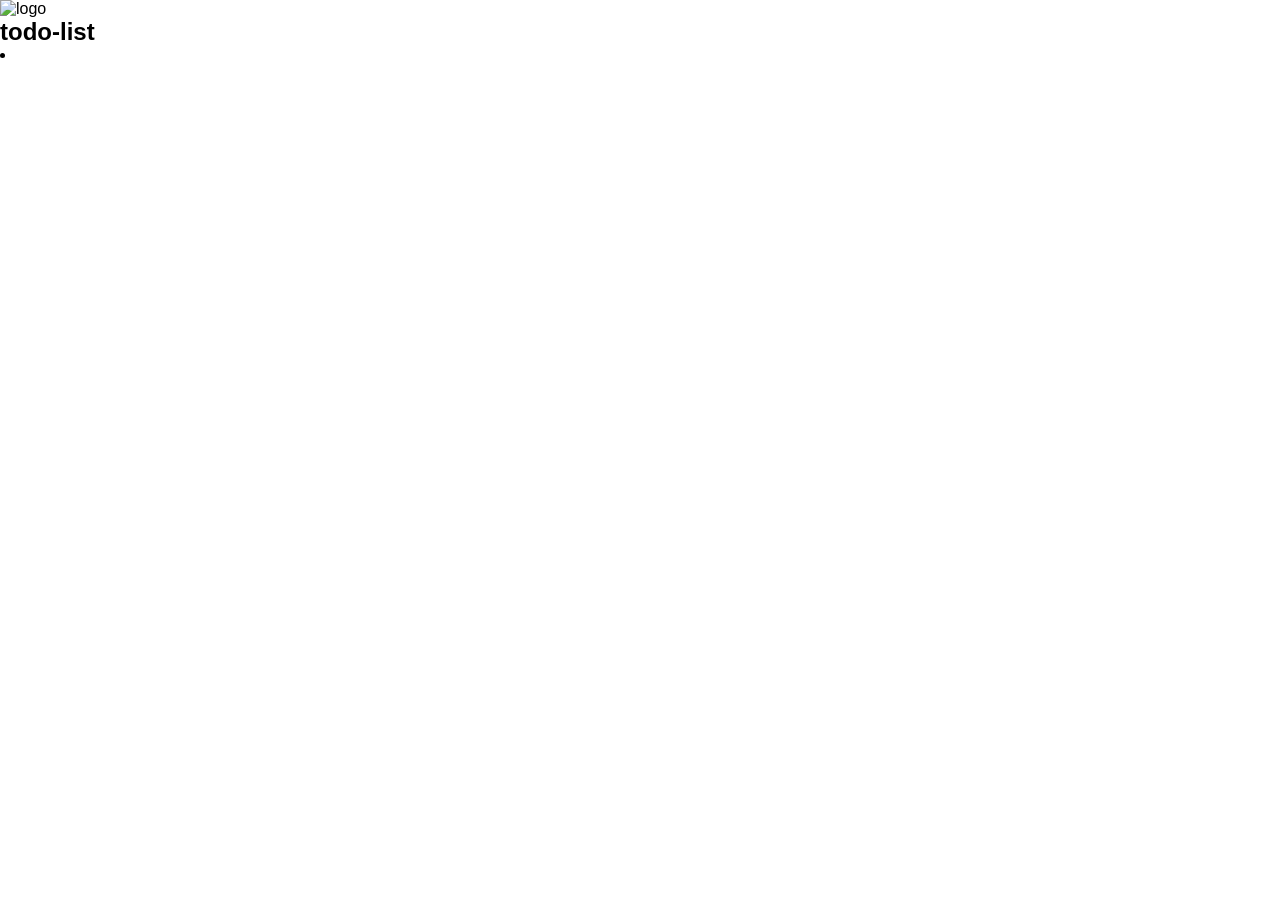
==== productivity-dashboard.html @ 8fcb6bc0 "start sidebar feature" ====
<!DOCTYPE html>
<html lang="en">
<head>
    <meta charset="UTF-8">
    <meta name="viewport" content="width=device-width, initial-scale=1.0">
    <title>productivity-dashboard</title>
    <link rel="stylesheet" href="productivity-dashboard.css">
</head>
<body>
    <aside class="sidebar">
        <div class="sidebar-header">
            <img src="logn.png" alt="logo">
            <h2>todo-list</h2>
        </div>
        <ul class="sidebar-links"></ul>
        <li>
            <a href="#"><apan class="material-symbols-outlined"></apan></a>
        </li>
    </aside>
    
</body>
</html>
---- productivity-dashboard.css ----
* {
    margin: 0;
    padding: 0;
    box-sizing: border-box;
    font-family: "popppins", sans-serif;
}
.sidebar-header img {
   width: 42px;
}
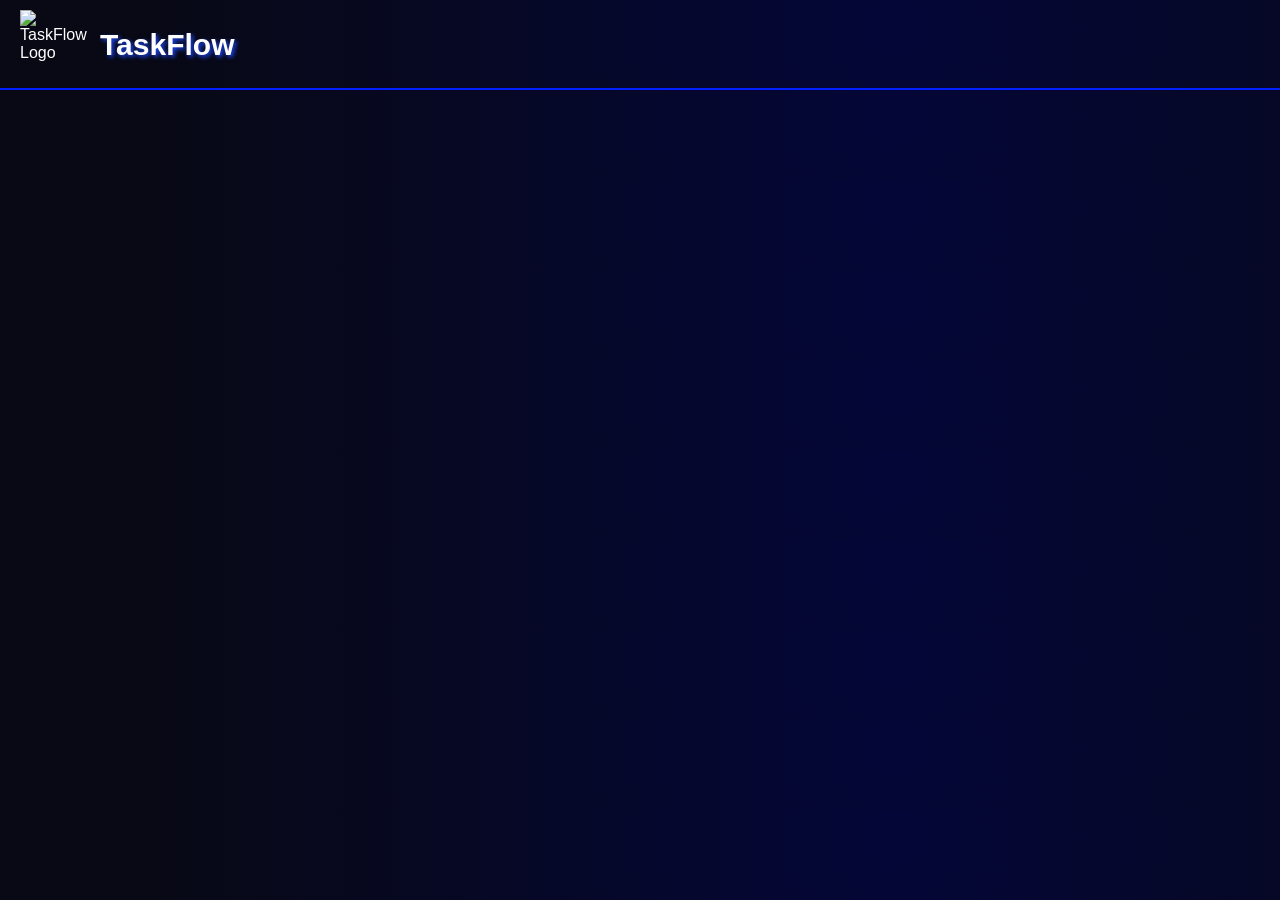
==== commit ddd0e570: "nav logo home create and background add" ====
--- a/productivity-dashboard.html
+++ b/productivity-dashboard.html
@@ -3,20 +3,22 @@
 <head>
     <meta charset="UTF-8">
     <meta name="viewport" content="width=device-width, initial-scale=1.0">
-    <title>productivity-dashboard</title>
+    <link rel="stylesheet" href="https://cdnjs.cloudflare.com/ajax/libs/font-awesome/7.0.1/css/all.min.css" 
+    integrity="sha512-2SwdPD6INVrV/lHTZbO2nodKhrnDdJK9/kg2XD1r9uGqPo1cUbujc+IYdlYdEErWNu69gVcYgdxlmVmzTWnetw==" 
+    crossorigin="anonymous" referrerpolicy="no-referrer"/>
+    <title>Collarbation Project</title>
     <link rel="stylesheet" href="productivity-dashboard.css">
 </head>
 <body>
-    <aside class="sidebar">
-        <div class="sidebar-header">
-            <img src="logn.png" alt="logo">
-            <h2>todo-list</h2>
+     <header>
+        <div class="navbar">
+         <div class="logo">
+             <img src="logo.png" alt="TaskFlow Logo" class="logo-img">
+            <h1>TaskFlow</h1>
+         </div>
         </div>
-        <ul class="sidebar-links"></ul>
-        <li>
-            <a href="#"><apan class="material-symbols-outlined"></apan></a>
-        </li>
-    </aside>
-    
+            
+     </header>
+        
 </body>
 </html>
--- a/productivity-dashboard.css
+++ b/productivity-dashboard.css
@@ -1,9 +1,44 @@
-* {
-    margin: 0;
-    padding: 0;
+*{
+    margin:0;
+    padding:0;
     box-sizing: border-box;
-    font-family: "popppins", sans-serif;
+    font-family:'Gill Sans', 'Gill Sans MT', Calibri, 'Trebuchet MS', sans-serif;
+    color: #ffffff;
+} 
+
+body{
+    background-color: #080914; 
+    background-image: radial-gradient(circle at 70% 30%, #040638 0%, #080914 85%);
+    
 }
-.sidebar-header img {
-   width: 42px;
-}+
+
+.navbar{
+    width: 100%;
+    height:90px;
+    background-color:#000000;
+    border-bottom: 2px solid #0220ff;
+    background:transparent; 
+ 
+}
+.logo{
+    display: flex;
+    align-items: center;
+    padding-top:10px;
+}
+
+.logo-img {
+  width: 70px;
+  height: 70px;
+  margin-left:20px;
+}
+
+.logo h1 {
+    font-size: 30px;
+    padding-left: 10px;
+    text-shadow: 2px 2px 4px #1c49ff;
+
+
+    
+}
+
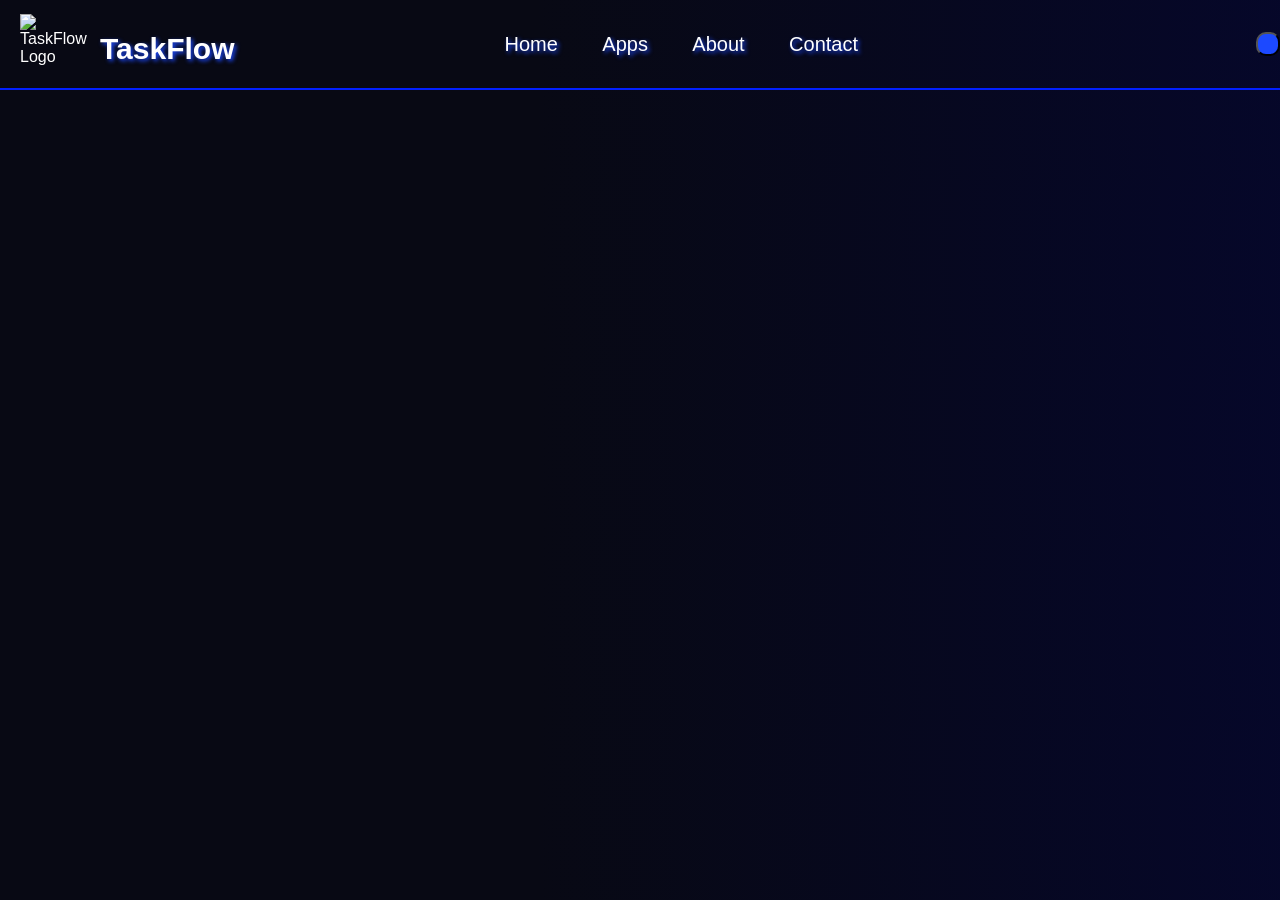
==== commit 042285ac: "navbar created" ====
--- a/productivity-dashboard.html
+++ b/productivity-dashboard.html
@@ -10,15 +10,20 @@
     <link rel="stylesheet" href="productivity-dashboard.css">
 </head>
 <body>
-     <header>
-        <div class="navbar">
+     <header class="navbar">
          <div class="logo">
              <img src="logo.png" alt="TaskFlow Logo" class="logo-img">
             <h1>TaskFlow</h1>
+            </div>
+         <div class="nav-links">
+            <a href="#">Home</a>
+            <a href="#">Apps</a>
+            <a href="#">About</a>
+            <a href="#">Contact</a>
+            
          </div>
-        </div>
-            
-     </header>
+         <button class="theme"><i class="fa-solid fa-moon" style="color: rgb(255, 255, 255);"></i></button>
+    </header>
         
 </body>
 </html>
--- a/productivity-dashboard.css
+++ b/productivity-dashboard.css
@@ -9,13 +9,30 @@
 body{
     background-color: #080914; 
     background-image: radial-gradient(circle at 70% 30%, #040638 0%, #080914 85%);
+    background-image: radial-gradient(circle at 70% 30%, #040638 0%, #080914 70%);
+    background-size: 200% 200%; 
+    animation: dynamicGlow 8s ease infinite alternate;
+    
     
 }
-
+@keyframes dynamicGlow {
+    0% {
+        background-position: 0% 50%;
+    }
+    50% {
+        background-position: 100% 50%;
+    }
+    100% {
+        background-position: 0% 50%;
+    }
+}
 
 .navbar{
     width: 100%;
     height:90px;
+    display: flex;
+    justify-content: space-between;
+    align-items: center;
     background-color:#000000;
     border-bottom: 2px solid #0220ff;
     background:transparent; 
@@ -36,9 +53,26 @@
 .logo h1 {
     font-size: 30px;
     padding-left: 10px;
+    text-shadow: 2px 2px 4px #1c49ff;   
+}
+
+.nav-links{
+    padding-right: 10%;
+
+
+}
+
+.nav-links a{
+    text-decoration: none;
+    color: #ffffff;
+    margin: 20px;
+    font-size: 20px;
     text-shadow: 2px 2px 4px #1c49ff;
 
-
-    
 }
 
+.theme {
+    padding:10px;
+    background-color: #1c49ff;
+    border-radius: 10px;
+}
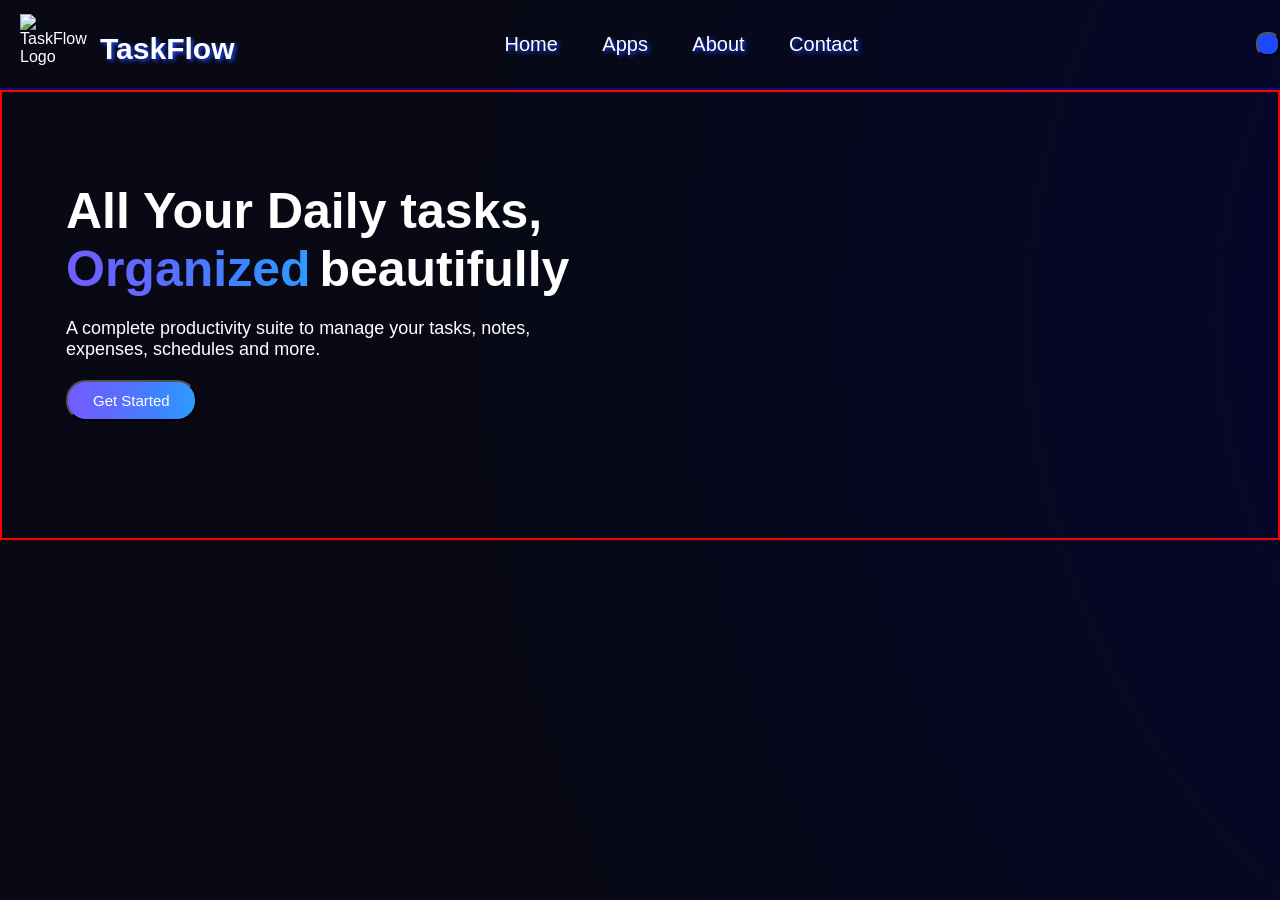
==== commit 4dfb0072: "hero text area include" ====
--- a/productivity-dashboard.html
+++ b/productivity-dashboard.html
@@ -24,6 +24,14 @@
          </div>
          <button class="theme"><i class="fa-solid fa-moon" style="color: rgb(255, 255, 255);"></i></button>
     </header>
+    <div class="hero-page">
+        <h1 class="line1">All Your Daily tasks,</h1>
+        <h1><span class="line2">Organized</span>
+            <span class="line3">beautifully</span>
+        </h1>
+        <p CLASS="line4">A complete productivity suite to manage your tasks, notes, <br>expenses, schedules and more.</p>
+        <button class="get">Get Started</button>
+    </div>
         
 </body>
 </html>
--- a/productivity-dashboard.css
+++ b/productivity-dashboard.css
@@ -8,10 +8,9 @@
 
 body{
     background-color: #080914; 
-    background-image: radial-gradient(circle at 70% 30%, #040638 0%, #080914 85%);
     background-image: radial-gradient(circle at 70% 30%, #040638 0%, #080914 70%);
     background-size: 200% 200%; 
-    animation: dynamicGlow 8s ease infinite alternate;
+    nimation: dynamicGlow 8s ease infinite alternate;
     
     
 }
@@ -34,7 +33,7 @@
     justify-content: space-between;
     align-items: center;
     background-color:#000000;
-    border-bottom: 2px solid #0220ff;
+    border-bottom: 2px solid #0b0b7a;
     background:transparent; 
  
 }
@@ -75,4 +74,48 @@
     padding:10px;
     background-color: #1c49ff;
     border-radius: 10px;
+}
+
+.hero-page{
+    height:450px;
+    width:100%;
+    border:2px solid rgb(255, 0, 0);
+    padding-top: 90px;
+    padding-left: 5%;
+
+}
+
+.line1{
+    font-size: 50px;
+
+}
+
+.line2{
+    font-size: 50px;
+    font-weight: 700;
+    background: linear-gradient(90deg,#735CFF 0%,#5A6DFF 40%, #3E82FF 70%,#2D9BFF 100%);
+    -webkit-background-clip: text;
+    -webkit-text-fill-color: transparent;
+    background-clip: text;
+    
+}
+
+.line3{
+    font-size: 50px;
+    
+}
+
+.line4{
+    font-size: 18px;
+    padding-top: 20px;
+    padding-bottom: 20px;
+}
+
+.get{
+    padding:10px;
+    padding-left: 25px;
+    padding-right: 25px;
+    background: linear-gradient(90deg,#735CFF 0%,#5A6DFF 40%, #3E82FF 70%,#2D9BFF 100%);
+    border-radius: 20px;
+    font-size: 15px;
 }
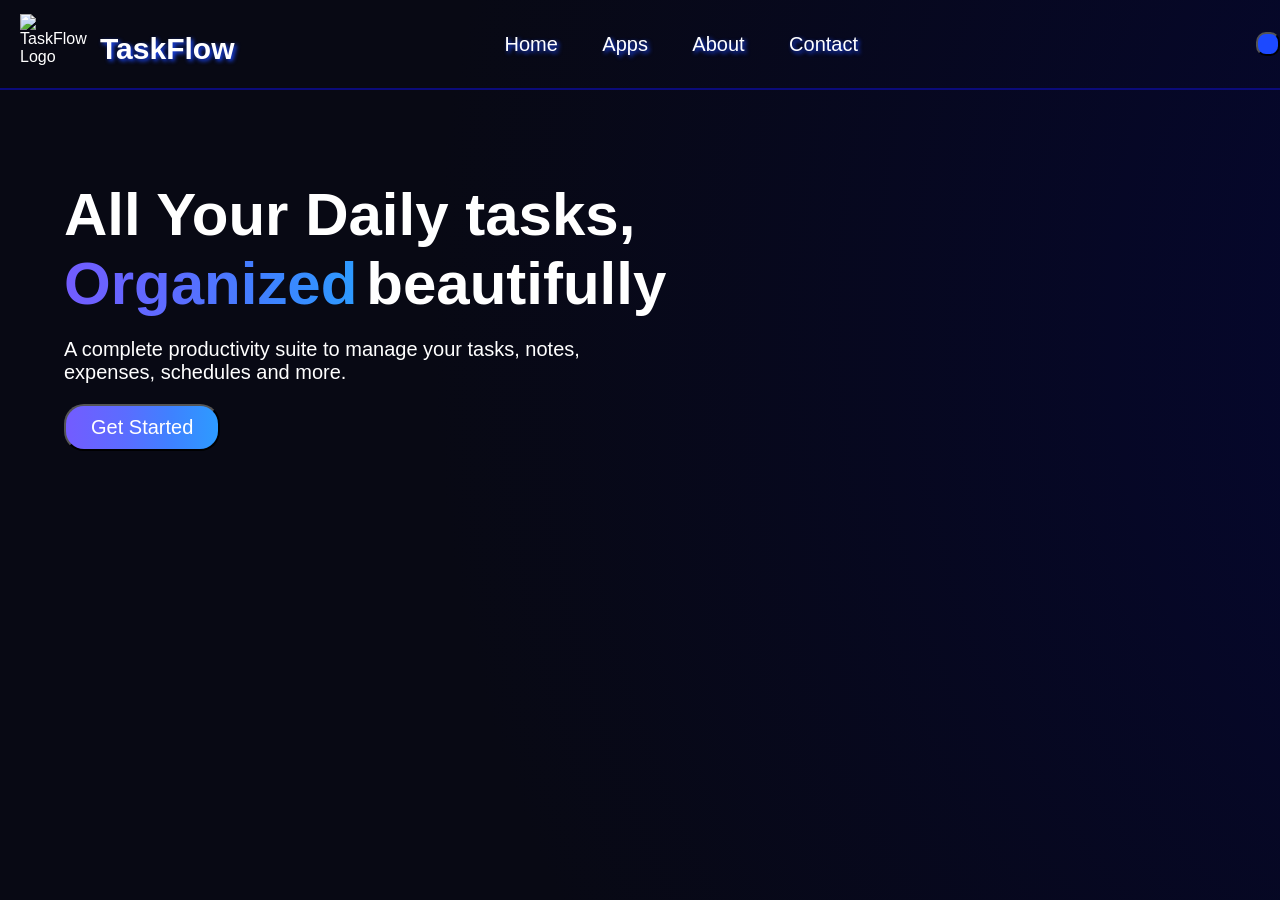
==== commit a99f25b4: "hero section created" ====
--- a/productivity-dashboard.html
+++ b/productivity-dashboard.html
@@ -30,7 +30,8 @@
             <span class="line3">beautifully</span>
         </h1>
         <p CLASS="line4">A complete productivity suite to manage your tasks, notes, <br>expenses, schedules and more.</p>
-        <button class="get">Get Started</button>
+        <button class="get">Get Started</button> <a href="#"><i class="fa-solid fa-arrow-right" style="color: rgb(255, 255, 255);"></i></a>
+        <div class="hero-image"></div>
     </div>
         
 </body>
--- a/productivity-dashboard.css
+++ b/productivity-dashboard.css
@@ -79,19 +79,18 @@
 .hero-page{
     height:450px;
     width:100%;
-    border:2px solid rgb(255, 0, 0);
     padding-top: 90px;
     padding-left: 5%;
 
 }
 
 .line1{
-    font-size: 50px;
+    font-size: 60px;
 
 }
 
 .line2{
-    font-size: 50px;
+    font-size: 60px;
     font-weight: 700;
     background: linear-gradient(90deg,#735CFF 0%,#5A6DFF 40%, #3E82FF 70%,#2D9BFF 100%);
     -webkit-background-clip: text;
@@ -101,12 +100,12 @@
 }
 
 .line3{
-    font-size: 50px;
+    font-size: 60px;
     
 }
 
 .line4{
-    font-size: 18px;
+    font-size: 20px;
     padding-top: 20px;
     padding-bottom: 20px;
 }
@@ -117,5 +116,16 @@
     padding-right: 25px;
     background: linear-gradient(90deg,#735CFF 0%,#5A6DFF 40%, #3E82FF 70%,#2D9BFF 100%);
     border-radius: 20px;
-    font-size: 15px;
+    font-size: 20px;
+    margin-right: 10px;
+}
+
+.hero-image{
+    width: 90vh;
+    height: 400px;
+    background-image: url('hero-img.png');
+    background-size: cover;
+    background-repeat: no-repeat;
+    margin-left: 700px;
+    margin-top: -340px;
 }
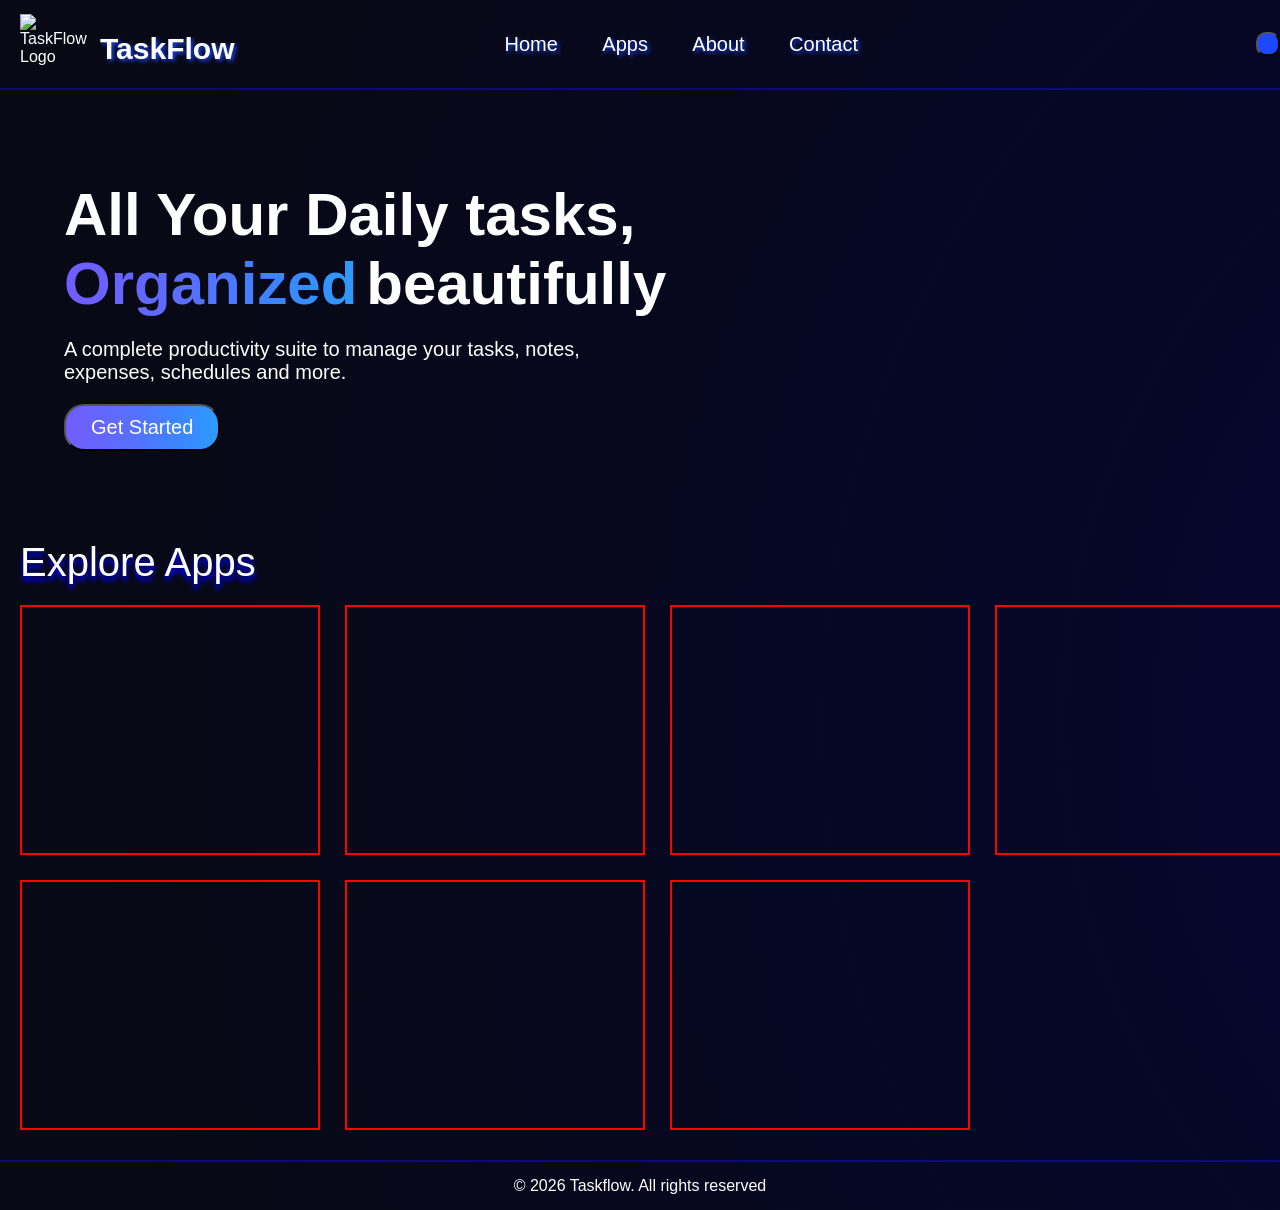
==== commit 519af93e: "80% complete only apps icon uncomplete" ====
--- a/productivity-dashboard.html
+++ b/productivity-dashboard.html
@@ -33,6 +33,20 @@
         <button class="get">Get Started</button> <a href="#"><i class="fa-solid fa-arrow-right" style="color: rgb(255, 255, 255);"></i></a>
         <div class="hero-image"></div>
     </div>
+    <div class="app-head"><p>Explore Apps</p></div>
+    <div class="app-boxs">
+       <div class="box1"></div>
+       <div class="box1"></div>
+       <div class="box1"></div>
+       <div class="box1"></div>
+       <div class="box1"></div>
+       <div class="box1"></div>
+       <div class="box1"></div>
+       
+    </div>
+    <footer class="foot">
+      <div class="info">© 2026 Taskflow. All rights reserved</div>
+    </footer>
         
 </body>
 </html>
--- a/productivity-dashboard.css
+++ b/productivity-dashboard.css
@@ -10,7 +10,7 @@
     background-color: #080914; 
     background-image: radial-gradient(circle at 70% 30%, #040638 0%, #080914 70%);
     background-size: 200% 200%; 
-    nimation: dynamicGlow 8s ease infinite alternate;
+    animation: dynamicGlow 8s ease infinite alternate;
     
     
 }
@@ -128,4 +128,39 @@
     background-repeat: no-repeat;
     margin-left: 700px;
     margin-top: -340px;
-}+   
+}
+
+.app-head p{
+    font-size: 40px;
+    padding-left:20px;
+    padding-bottom:20px;
+    font-family: 'Franklin Gothic Medium', 'Arial Narrow', Arial, sans-serif;
+    text-shadow: 0px 5px 5px blue;
+}
+
+.app-boxs{
+    margin-left: 20px;
+    display: grid;
+    grid-template-columns: repeat(4, 1fr);
+    gap: 25px;
+
+
+}
+
+.box1{
+    width:300px;
+    height:250px;
+    border: 2px solid #ff0000;
+
+}
+
+.foot{
+    height:50px;
+    margin-top:30px;
+    display:flex;
+    justify-content: center;
+    align-items: center;
+    border-top:2px solid #0b0b7a;
+}
+
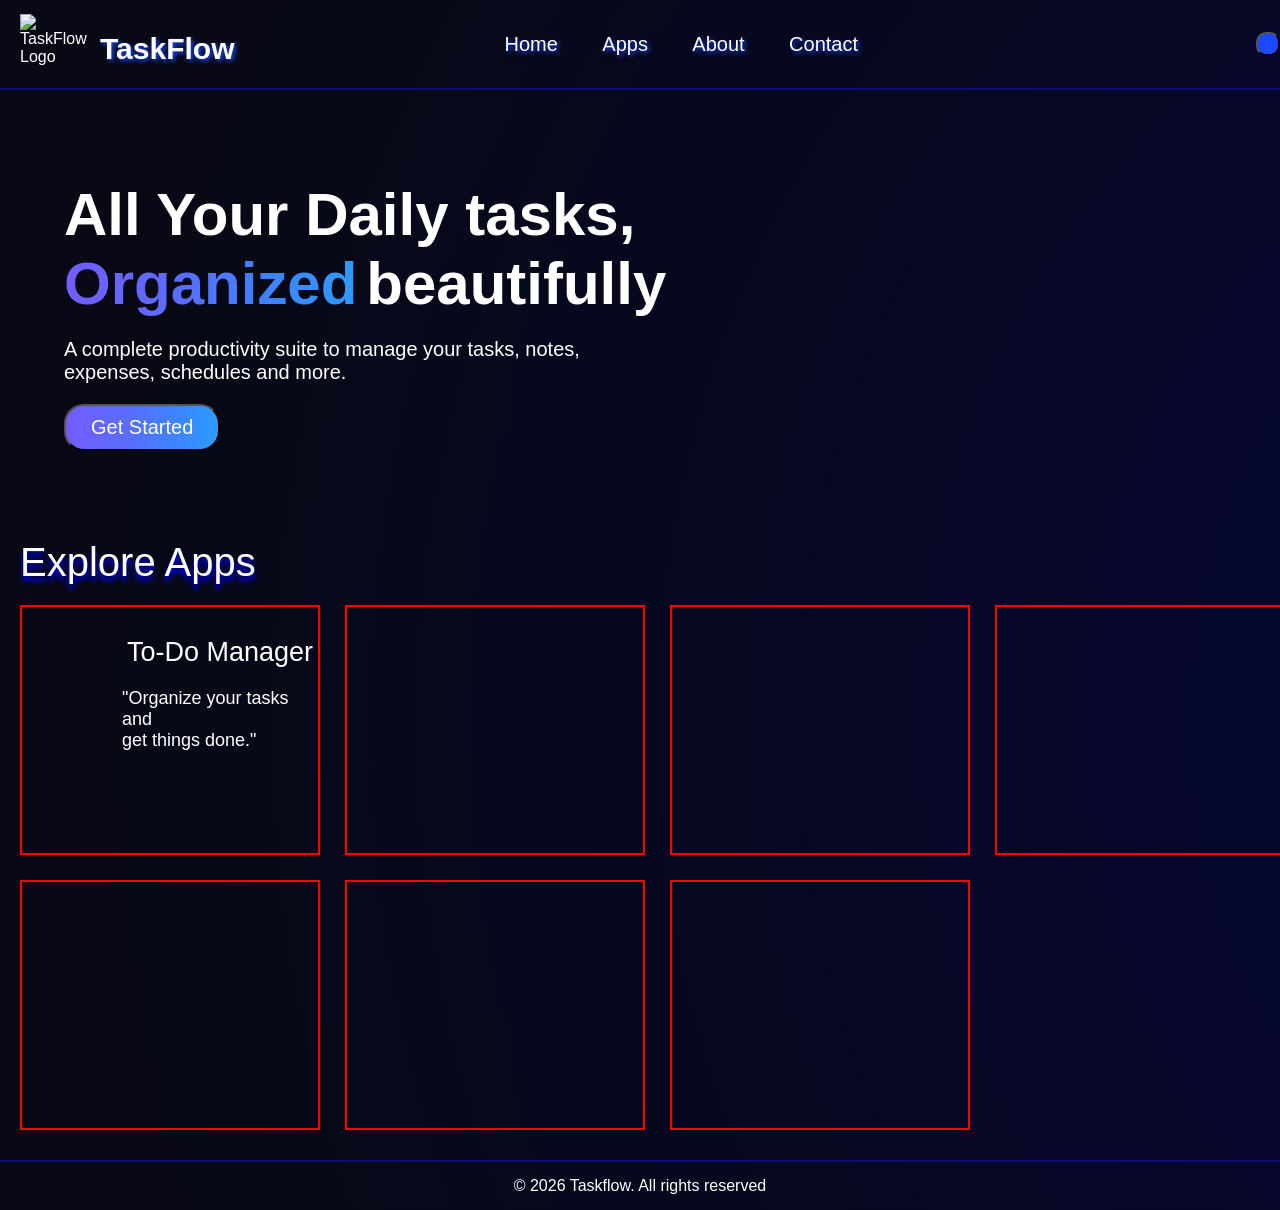
==== commit a8b56e54: "to-do box created" ====
--- a/productivity-dashboard.html
+++ b/productivity-dashboard.html
@@ -35,7 +35,10 @@
     </div>
     <div class="app-head"><p>Explore Apps</p></div>
     <div class="app-boxs">
-       <div class="box1"></div>
+       <div class="box1"><div class="to-do-img"></div>
+       <p class="heading1">To-Do Manager</p>
+       <p class="dec">"Organize your tasks and <br> get things done."</p>
+    </div>
        <div class="box1"></div>
        <div class="box1"></div>
        <div class="box1"></div>
--- a/productivity-dashboard.css
+++ b/productivity-dashboard.css
@@ -163,4 +163,28 @@
     align-items: center;
     border-top:2px solid #0b0b7a;
 }
+ 
+.to-do-img{
+    background-image: url('to-do.png');
+    height:80px;
+    width:80px;
+    margin-left: 20px;
+    margin-top:10px;
+    background-repeat: no-repeat;
+    background-size: cover ;
+}
 
+.heading1{
+    margin-left: 105px;
+    margin-top:-60px;
+    font-size: 27px;
+    font-family:'Franklin Gothic Medium', 'Arial Narrow', Arial, sans-serif;
+    
+}
+
+.dec{
+    margin-left:100px;
+    margin-top:20px;
+    font-size:18px;
+}
+
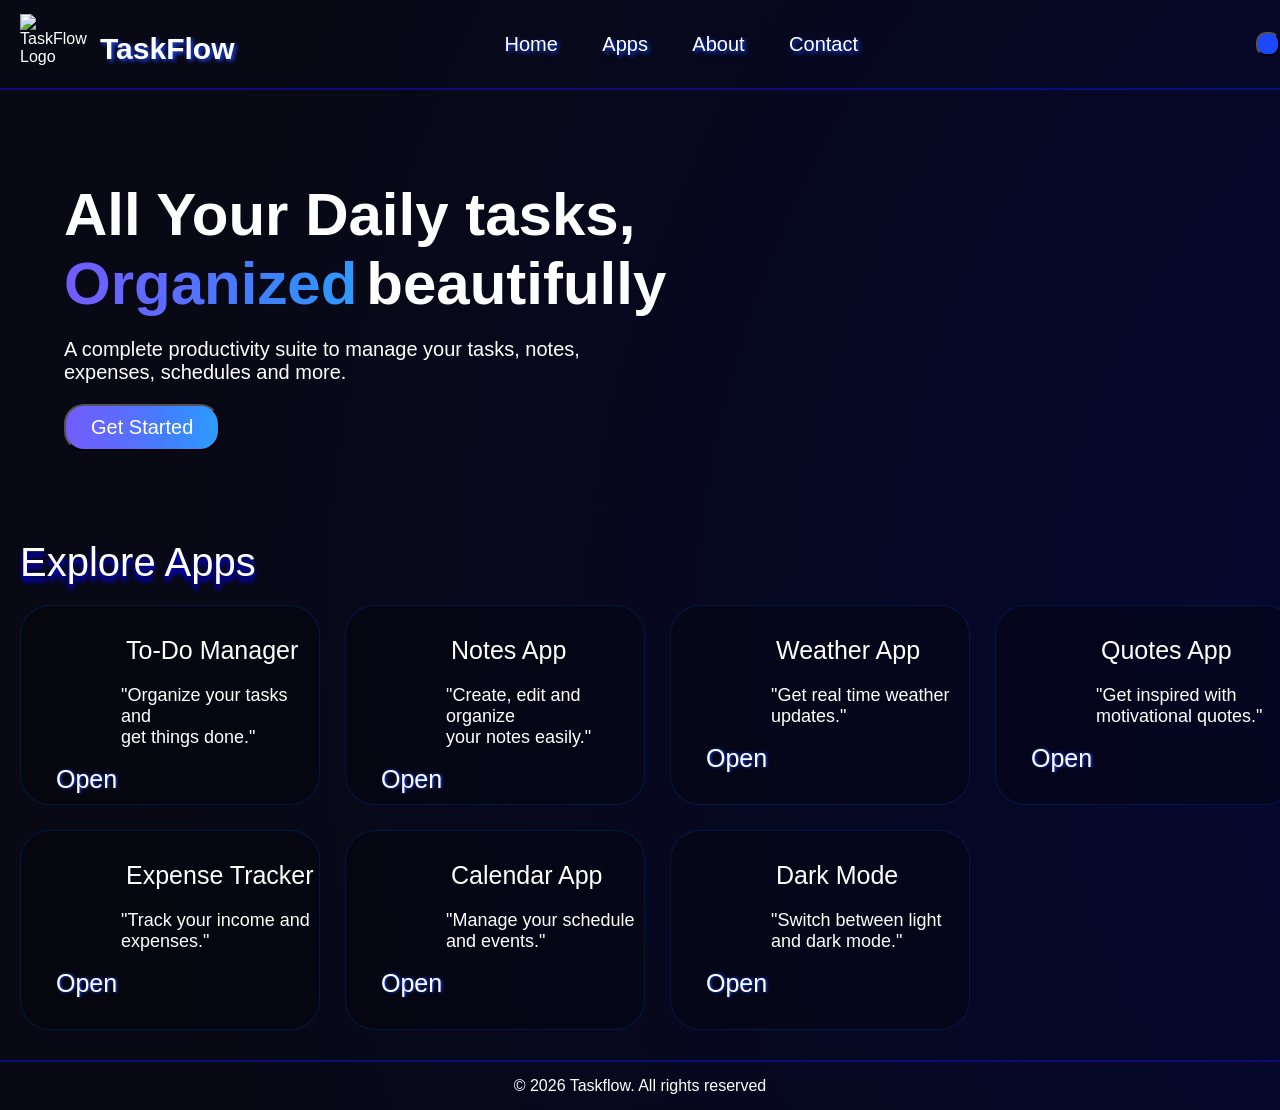
==== commit 927cba1a: "home task flow page created" ====
--- a/productivity-dashboard.html
+++ b/productivity-dashboard.html
@@ -35,16 +35,48 @@
     </div>
     <div class="app-head"><p>Explore Apps</p></div>
     <div class="app-boxs">
+
        <div class="box1"><div class="to-do-img"></div>
        <p class="heading1">To-Do Manager</p>
        <p class="dec">"Organize your tasks and <br> get things done."</p>
+       <a class="link" href="#">Open</a>
+      <a class="arrow-link" href="#"><i class="fa-solid fa-arrow-right" style="color: rgb(255, 255, 255);"></i></a>
     </div>
-       <div class="box1"></div>
-       <div class="box1"></div>
-       <div class="box1"></div>
-       <div class="box1"></div>
-       <div class="box1"></div>
-       <div class="box1"></div>
+       <div class="box2"><div class="notes-img"></div>
+       <p class="heading1">Notes App</p>
+       <p class="dec">"Create, edit and organize <br> your notes easily."</p>
+       <a class="link" href="#">Open</a>
+      <a class="arrow-link" href="#"><i class="fa-solid fa-arrow-right" style="color: rgb(255, 255, 255);"></i></a></div>
+
+       <div class="box3"><div class="weather-img"></div>
+       <p class="heading1">Weather App</p>
+       <p class="dec">"Get real time weather updates."</p>
+       <a class="link" href="#">Open</a>
+      <a class="arrow-link" href="#"><i class="fa-solid fa-arrow-right" style="color: rgb(255, 255, 255);"></i></a></div>
+
+       <div class="box5"><div class="quotes-img"></div>
+       <p class="heading1">Quotes App</p>
+       <p class="dec">"Get inspired with motivational quotes."</p>
+       <a class="link" href="#">Open</a>
+      <a class="arrow-link" href="#"><i class="fa-solid fa-arrow-right" style="color: rgb(255, 255, 255);"></i></a></div>
+
+       <div class="box5"><div class="expences-img"></div>
+       <p class="heading1">Expense Tracker</p>
+       <p class="dec">"Track your income and expenses."</p>
+       <a class="link" href="#">Open</a>
+      <a class="arrow-link" href="#"><i class="fa-solid fa-arrow-right" style="color: rgb(255, 255, 255);"></i></a></div> 
+
+       <div class="box6"><div class="calender-img"></div>
+       <p class="heading1">Calendar App</p>
+       <p class="dec">"Manage your schedule and events."</p>
+       <a class="link" href="#">Open</a>
+      <a class="arrow-link" href="#"><i class="fa-solid fa-arrow-right" style="color: rgb(255, 255, 255);"></i></a></div>
+
+       <div class="box7"><div class="dark-mode-img"></div>
+       <p class="heading1">Dark Mode</p>
+       <p class="dec">"Switch between light <br> and dark mode."</p>
+       <a class="link" href="#">Open</a>
+      <a class="arrow-link" href="#"><i class="fa-solid fa-arrow-right" style="color: rgb(255, 255, 255);"></i></a></div>
        
     </div>
     <footer class="foot">
--- a/productivity-dashboard.css
+++ b/productivity-dashboard.css
@@ -150,10 +150,15 @@
 
 .box1{
     width:300px;
-    height:250px;
-    border: 2px solid #ff0000;
-
-}
+    height:200px;
+    border: 1px solid #022157b7;
+    border-radius: 30px;
+    background-color: #03050b5a;
+    
+  
+}
+
+.box1{}
 
 .foot{
     height:50px;
@@ -162,6 +167,7 @@
     justify-content: center;
     align-items: center;
     border-top:2px solid #0b0b7a;
+
 }
  
 .to-do-img{
@@ -177,7 +183,7 @@
 .heading1{
     margin-left: 105px;
     margin-top:-60px;
-    font-size: 27px;
+    font-size: 25px;
     font-family:'Franklin Gothic Medium', 'Arial Narrow', Arial, sans-serif;
     
 }
@@ -188,3 +194,125 @@
     font-size:18px;
 }
 
+.link{
+    display: inline-block;
+    margin-top:17px;
+    margin-left:35px;
+    font-size: 25px;
+    text-decoration: none;
+    text-shadow: 1px 0px 3px #1c49ff;
+
+}
+
+.arrow-link{
+    margin-left: 5px;
+}
+
+.box2{
+    width:300px;
+    height:200px;
+    border: 1px solid #022157b7;
+    border-radius: 30px;
+    background-color: #03050b5a;
+}
+
+.box3{
+    width:300px;
+    height:200px;
+    border: 1px solid #022157b7;
+    border-radius: 30px;
+    background-color: #03050b5a;
+}
+
+.box4{
+    width:300px;
+    height:200px;
+    border: 1px solid #022157b7;
+    border-radius: 30px;
+    background-color: #03050b5a;
+}
+
+.box5{
+    width:300px;
+    height:200px;
+    border: 1px solid #022157b7;
+    border-radius: 30px;
+    background-color: #03050b5a;
+}
+
+.box6{
+    width:300px;
+    height:200px;
+    border: 1px solid #022157b7;
+    border-radius: 30px;
+    background-color: #03050b5a;
+}
+
+.box7{
+    width:300px;
+    height:200px;
+    border: 1px solid #022157b7;
+    border-radius: 30px;
+    background-color: #03050b5a;
+}
+
+.notes-img{
+    background-image: url('document_logo.png');
+    height:80px;
+    width:80px;
+    margin-left: 20px;
+    margin-top:10px;
+    background-repeat: no-repeat;
+    background-size: cover ;
+}
+
+.weather-img{
+    background-image: url('weather_logo.png');
+    height:80px;
+    width:80px;
+    margin-left: 20px;
+    margin-top:10px;
+    background-repeat: no-repeat;
+    background-size: cover ;
+}
+
+.quotes-img{
+    background-image: url('quote_logo.png');
+    height:80px;
+    width:80px;
+    margin-left: 20px;
+    margin-top:10px;
+    background-repeat: no-repeat;
+    background-size: cover ;
+}
+
+.expences-img{
+    background-image: url('dollar_logo.png');
+    height:80px;
+    width:80px;
+    margin-left: 20px;
+    margin-top:10px;
+    background-repeat: no-repeat;
+    background-size: cover ;
+}
+
+.calender-img{
+    background-image: url('calendar_logo.png');
+    height:80px;
+    width:80px;
+    margin-left: 20px;
+    margin-top:10px;
+    background-repeat: no-repeat;
+    background-size: cover ;
+}
+
+.dark-mode-img{
+    background-image: url('moon_logo.png');
+    height:80px;
+    width:80px;
+    margin-left: 20px;
+    margin-top:10px;
+    background-repeat: no-repeat;
+    background-size: cover ;
+}
+
